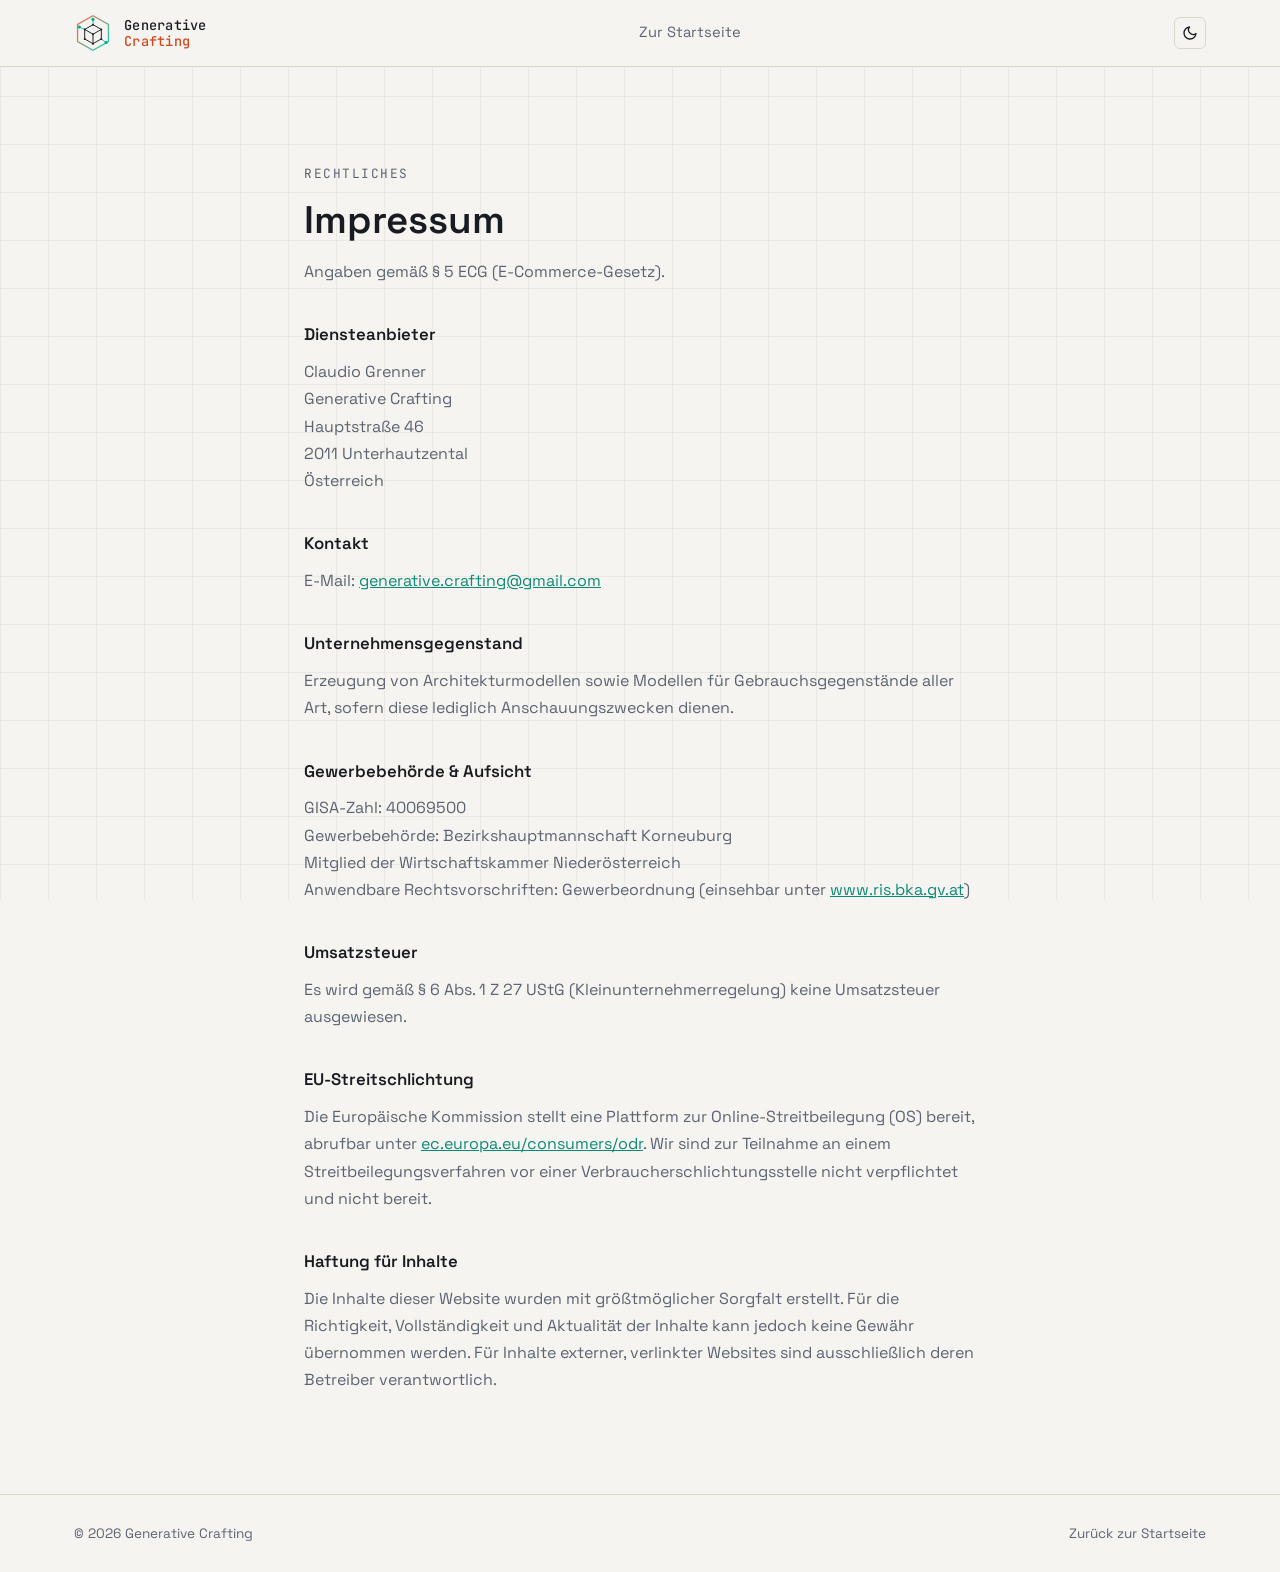
==== impressum.html @ 69aca39c "Add Impressum page, activate order form, adjust service wording Add a legally required Impressum (§ " ====
<!DOCTYPE html>
<html lang="de">
<head>
<meta charset="UTF-8">
<meta name="viewport" content="width=device-width, initial-scale=1.0">
<title>Impressum — Generative Crafting</title>
<meta name="description" content="Impressum und Anbieterkennzeichnung von Generative Crafting gemäß § 5 ECG.">
<link rel="icon" type="image/svg+xml" href="assets/img/favicon.svg">
<link rel="preconnect" href="https://fonts.googleapis.com">
<link rel="preconnect" href="https://fonts.gstatic.com" crossorigin>
<link href="https://fonts.googleapis.com/css2?family=Space+Grotesk:wght@400;500;600;700&family=JetBrains+Mono:wght@400;500;600&display=swap" rel="stylesheet">
<link rel="stylesheet" href="css/style.css">
<script>
  (function () {
    var stored = localStorage.getItem("gc-theme");
    var theme = stored || (window.matchMedia("(prefers-color-scheme: light)").matches ? "light" : "dark");
    document.documentElement.setAttribute("data-theme", theme);
  })();
</script>
</head>
<body>

<div class="grid-overlay" aria-hidden="true"></div>

<header class="site-header">
  <div class="container header-inner">
    <a href="index.html#top" class="brand">
      <svg class="brand-logo" xmlns="http://www.w3.org/2000/svg" viewBox="0 0 64 64" role="img" aria-label="Generative Crafting Logo">
        <defs>
          <linearGradient id="gcMarkGrad" x1="0%" y1="0%" x2="100%" y2="100%">
            <stop offset="0%" stop-color="#ff6a3d"/>
            <stop offset="100%" stop-color="#00d9c0"/>
          </linearGradient>
        </defs>
        <polygon points="32,3 58,17.5 58,46.5 32,61 6,46.5 6,17.5" fill="none" stroke="url(#gcMarkGrad)" stroke-width="2.2"/>
        <g fill="none" stroke="currentColor" stroke-width="1.6" stroke-linecap="round">
          <path d="M32,18 L18,26 M32,18 L46,26"/>
          <path d="M18,26 L32,34 M46,26 L32,34"/>
          <path d="M18,26 L18,42 M46,26 L46,42"/>
          <path d="M32,34 L32,50"/>
          <path d="M18,42 L32,50 M46,42 L32,50"/>
        </g>
        <g stroke="#00a893" stroke-width="1.3" stroke-linecap="round">
          <path d="M32,18 L32,9"/>
          <path d="M18,26 L9,22"/>
          <path d="M46,42 L54,48"/>
        </g>
        <g fill="currentColor">
          <circle cx="32" cy="18" r="1.6"/>
          <circle cx="18" cy="26" r="1.6"/>
          <circle cx="46" cy="26" r="1.6"/>
          <circle cx="32" cy="34" r="1.6"/>
          <circle cx="18" cy="42" r="1.6"/>
          <circle cx="46" cy="42" r="1.6"/>
          <circle cx="32" cy="50" r="1.6"/>
        </g>
        <g fill="#00a893">
          <circle cx="32" cy="9" r="2.6"/>
          <circle cx="9" cy="22" r="2.6"/>
          <circle cx="54" cy="48" r="2.6"/>
        </g>
      </svg>
      <span class="brand-name">Generative<br><span class="accent">Crafting</span></span>
    </a>

    <nav class="main-nav" id="main-nav">
      <a href="index.html#top">Zur Startseite</a>
    </nav>

    <div class="header-actions">
      <button id="theme-toggle" class="theme-toggle" type="button" aria-label="Hell/Dunkel umschalten">
        <svg class="icon-sun" viewBox="0 0 24 24" width="16" height="16" fill="none" stroke="currentColor" stroke-width="2" stroke-linecap="round"><circle cx="12" cy="12" r="4"/><path d="M12 2v2M12 20v2M4.93 4.93l1.41 1.41M17.66 17.66l1.41 1.41M2 12h2M20 12h2M4.93 19.07l1.41-1.41M17.66 6.34l1.41-1.41"/></svg>
        <svg class="icon-moon" viewBox="0 0 24 24" width="16" height="16" fill="none" stroke="currentColor" stroke-width="2" stroke-linecap="round" stroke-linejoin="round"><path d="M21 12.79A9 9 0 1 1 11.21 3 7 7 0 0 0 21 12.79Z"/></svg>
      </button>
      <button id="nav-toggle" class="nav-toggle" type="button" aria-label="Menü öffnen" aria-expanded="false" aria-controls="main-nav">
        <span></span><span></span><span></span>
      </button>
    </div>
  </div>
</header>

<main id="top">
  <section class="section legal-section">
    <div class="container legal-content">
      <p class="section-eyebrow">Rechtliches</p>
      <h1>Impressum</h1>
      <p class="section-lead">Angaben gemäß § 5 ECG (E-Commerce-Gesetz).</p>

      <h2>Diensteanbieter</h2>
      <p>
        Claudio Grenner<br>
        Generative Crafting<br>
        Hauptstraße 46<br>
        2011 Unterhautzental<br>
        Österreich
      </p>

      <h2>Kontakt</h2>
      <p>
        E-Mail: <a href="mailto:generative.crafting@gmail.com">generative.crafting@gmail.com</a>
      </p>

      <h2>Unternehmensgegenstand</h2>
      <p>
        Erzeugung von Architekturmodellen sowie Modellen für Gebrauchsgegenstände
        aller Art, sofern diese lediglich Anschauungszwecken dienen.
      </p>

      <h2>Gewerbebehörde &amp; Aufsicht</h2>
      <p>
        GISA-Zahl: 40069500<br>
        Gewerbebehörde: Bezirkshauptmannschaft Korneuburg<br>
        Mitglied der Wirtschaftskammer Niederösterreich<br>
        Anwendbare Rechtsvorschriften: Gewerbeordnung (einsehbar unter
        <a href="https://www.ris.bka.gv.at" target="_blank" rel="noopener">www.ris.bka.gv.at</a>)
      </p>

      <h2>Umsatzsteuer</h2>
      <p>
        Es wird gemäß § 6 Abs. 1 Z 27 UStG (Kleinunternehmerregelung)
        keine Umsatzsteuer ausgewiesen.
      </p>

      <h2>EU-Streitschlichtung</h2>
      <p>
        Die Europäische Kommission stellt eine Plattform zur Online-Streitbeilegung (OS)
        bereit, abrufbar unter
        <a href="https://ec.europa.eu/consumers/odr/" target="_blank" rel="noopener">ec.europa.eu/consumers/odr</a>.
        Wir sind zur Teilnahme an einem Streitbeilegungsverfahren vor einer
        Verbraucherschlichtungsstelle nicht verpflichtet und nicht bereit.
      </p>

      <h2>Haftung für Inhalte</h2>
      <p>
        Die Inhalte dieser Website wurden mit größtmöglicher Sorgfalt erstellt.
        Für die Richtigkeit, Vollständigkeit und Aktualität der Inhalte kann
        jedoch keine Gewähr übernommen werden. Für Inhalte externer, verlinkter
        Websites sind ausschließlich deren Betreiber verantwortlich.
      </p>
    </div>
  </section>
</main>

<footer class="site-footer">
  <div class="container footer-inner">
    <span>&copy; <span id="year"></span> Generative Crafting</span>
    <a href="index.html#top">Zurück zur Startseite</a>
  </div>
</footer>

<script>
  (function () {
    const themeToggle = document.getElementById("theme-toggle");
    themeToggle.addEventListener("click", () => {
      const current = document.documentElement.getAttribute("data-theme") === "light" ? "light" : "dark";
      const next = current === "light" ? "dark" : "light";
      document.documentElement.setAttribute("data-theme", next);
      localStorage.setItem("gc-theme", next);
    });

    const navToggle = document.getElementById("nav-toggle");
    const mainNav = document.getElementById("main-nav");
    navToggle.addEventListener("click", () => {
      const isOpen = mainNav.classList.toggle("open");
      navToggle.setAttribute("aria-expanded", String(isOpen));
    });

    document.getElementById("year").textContent = new Date().getFullYear();
  })();
</script>
</body>
</html>
---- css/style.css ----
/* ==========================================================================
   Generative Crafting — Stylesheet
   Technical / professional dark theme with generative line-art accents.
   ========================================================================== */

:root {
  /* Dark theme (default) */
  --bg: #0a0e14;
  --bg-alt: #0e131c;
  --surface: #131a24;
  --surface-border: #232c3a;
  --text: #e8edf4;
  --text-muted: #93a1b5;
  --accent: #ff6a3d;
  --accent-2: #00d9c0;
  --header-bg: rgba(10, 14, 20, 0.85);
  --grid-line: rgba(255, 255, 255, 0.03);

  --brand-orange: #ff6a3d;
  --brand-teal: #00d9c0;
  --accent-grad: linear-gradient(135deg, var(--brand-orange), var(--brand-teal));
  --font-body: 'Space Grotesk', system-ui, -apple-system, Segoe UI, sans-serif;
  --font-mono: 'JetBrains Mono', 'SFMono-Regular', Consolas, monospace;
  --radius: 10px;
  --max-width: 1180px;
}

@media (prefers-color-scheme: light) {
  :root:not([data-theme="dark"]) {
    --bg: #f6f4f0;
    --bg-alt: #edeae2;
    --surface: #ffffff;
    --surface-border: #ddd6c9;
    --text: #181b21;
    --text-muted: #5c6472;
    --accent: #cf4a1f;
    --accent-2: #0b8a76;
    --header-bg: rgba(246, 244, 240, 0.85);
    --grid-line: rgba(0, 0, 0, 0.045);
  }
}

:root[data-theme="light"] {
  --bg: #f6f4f0;
  --bg-alt: #edeae2;
  --surface: #ffffff;
  --surface-border: #ddd6c9;
  --text: #181b21;
  --text-muted: #5c6472;
  --accent: #cf4a1f;
  --accent-2: #0b8a76;
  --header-bg: rgba(246, 244, 240, 0.85);
  --grid-line: rgba(0, 0, 0, 0.045);
}

* { box-sizing: border-box; }

html { scroll-behavior: smooth; }

body {
  margin: 0;
  background: var(--bg);
  color: var(--text);
  font-family: var(--font-body);
  line-height: 1.6;
  -webkit-font-smoothing: antialiased;
  transition: background-color 0.2s ease, color 0.2s ease;
}

@media (prefers-reduced-motion: reduce) {
  body { transition: none; }
}

img { max-width: 100%; display: block; }

a { color: inherit; text-decoration: none; }

.container {
  max-width: var(--max-width);
  margin: 0 auto;
  padding: 0 24px;
}

.accent { color: var(--accent); }

/* Background grid overlay */
.grid-overlay {
  position: fixed;
  inset: 0;
  pointer-events: none;
  z-index: 0;
  background-image:
    linear-gradient(to right, var(--grid-line) 1px, transparent 1px),
    linear-gradient(to bottom, var(--grid-line) 1px, transparent 1px);
  background-size: 48px 48px;
}

/* ---------- Header ---------- */
.site-header {
  position: sticky;
  top: 0;
  z-index: 50;
  background: var(--header-bg);
  backdrop-filter: blur(10px);
  border-bottom: 1px solid var(--surface-border);
  transition: background-color 0.2s ease, border-color 0.2s ease;
}

.header-inner {
  display: flex;
  align-items: center;
  justify-content: space-between;
  padding-top: 14px;
  padding-bottom: 14px;
}

.brand {
  display: flex;
  align-items: center;
  gap: 12px;
}

.brand-logo { width: 38px; height: 38px; }

.brand-name {
  font-family: var(--font-mono);
  font-size: 0.85rem;
  line-height: 1.2;
  letter-spacing: 0.02em;
  font-weight: 500;
}

.main-nav {
  display: flex;
  gap: 28px;
}

.main-nav a {
  font-size: 0.92rem;
  color: var(--text-muted);
  transition: color 0.2s ease;
  white-space: nowrap;
}

.main-nav a:hover { color: var(--text); }

.header-actions {
  display: flex;
  align-items: center;
  gap: 16px;
}

.lang-toggle {
  background: none;
  border: 1px solid var(--surface-border);
  color: var(--text-muted);
  font-family: var(--font-mono);
  font-size: 0.78rem;
  padding: 6px 10px;
  border-radius: 6px;
  cursor: pointer;
}
.lang-toggle .lang-current { color: var(--text); font-weight: 600; }

.theme-toggle {
  display: flex;
  align-items: center;
  justify-content: center;
  background: none;
  border: 1px solid var(--surface-border);
  color: var(--text);
  width: 32px;
  height: 32px;
  padding: 0;
  border-radius: 6px;
  cursor: pointer;
}
.theme-toggle svg { width: 16px; height: 16px; }
.theme-toggle .icon-moon { display: none; }
:root[data-theme="light"] .theme-toggle .icon-sun { display: none; }
:root[data-theme="light"] .theme-toggle .icon-moon { display: block; }

.nav-toggle {
  display: none;
  flex-direction: column;
  gap: 4px;
  background: none;
  border: none;
  cursor: pointer;
  padding: 6px;
}
.nav-toggle span {
  width: 22px;
  height: 2px;
  background: var(--text);
  display: block;
}

/* ---------- Hero ---------- */
.hero {
  position: relative;
  padding: 120px 0 100px;
  overflow: hidden;
}

.hero-inner { position: relative; z-index: 1; max-width: 640px; }

.eyebrow, .section-eyebrow {
  font-family: var(--font-mono);
  font-size: 0.8rem;
  text-transform: uppercase;
  letter-spacing: 0.12em;
  color: var(--accent-2);
  margin-bottom: 14px;
}

.hero h1 {
  font-size: clamp(2.2rem, 5vw, 3.4rem);
  line-height: 1.15;
  margin: 0 0 22px;
  font-weight: 600;
}

.hero-sub {
  color: var(--text-muted);
  font-size: 1.05rem;
  margin-bottom: 34px;
  max-width: 520px;
}

.hero-cta { display: flex; gap: 16px; flex-wrap: wrap; }

.hero-visual {
  position: absolute;
  right: -60px;
  top: 50%;
  transform: translateY(-50%);
  width: 460px;
  height: 460px;
  color: var(--accent-2);
  opacity: 0.5;
  z-index: 0;
}

.hero-mesh { width: 100%; height: 100%; animation: rotate 40s linear infinite; }

@keyframes rotate {
  from { transform: rotate(0deg); }
  to { transform: rotate(360deg); }
}

/* ---------- Buttons ---------- */
.btn {
  display: inline-block;
  padding: 13px 26px;
  border-radius: 6px;
  font-size: 0.95rem;
  font-weight: 500;
  cursor: pointer;
  border: 1px solid transparent;
  transition: transform 0.15s ease, opacity 0.15s ease;
}
.btn:hover { transform: translateY(-1px); }

.btn-primary {
  background: var(--accent-grad);
  color: #0a0e14;
  font-weight: 600;
}
.btn-primary:hover { opacity: 0.92; }

.btn-outline {
  border-color: var(--surface-border);
  color: var(--text);
}
.btn-outline:hover { border-color: var(--accent-2); }

/* ---------- Capabilities strip ---------- */
.capabilities {
  border-top: 1px solid var(--surface-border);
  border-bottom: 1px solid var(--surface-border);
  background: var(--bg-alt);
}

.capabilities-grid {
  display: grid;
  grid-template-columns: repeat(4, 1fr);
  gap: 24px;
  padding: 36px 24px;
}

.cap-item { display: flex; flex-direction: column; gap: 6px; text-align: center; }

.cap-value {
  font-family: var(--font-mono);
  font-size: 1.15rem;
  color: var(--accent);
  font-weight: 600;
}

.cap-label { font-size: 0.82rem; color: var(--text-muted); }

/* ---------- Sections ---------- */
.section { padding: 96px 0; position: relative; z-index: 1; }
.section-alt { background: var(--bg-alt); }

.section h2 {
  font-size: clamp(1.7rem, 3.5vw, 2.3rem);
  margin: 0 0 16px;
  font-weight: 600;
}

.section-lead {
  color: var(--text-muted);
  max-width: 640px;
  margin-bottom: 48px;
}

/* ---------- Portfolio ---------- */
.portfolio-grid {
  display: grid;
  grid-template-columns: repeat(auto-fit, minmax(280px, 1fr));
  gap: 28px;
}

.portfolio-card {
  background: var(--surface);
  border: 1px solid var(--surface-border);
  border-radius: var(--radius);
  padding: 18px;
  transition: border-color 0.2s ease, transform 0.2s ease;
}
.portfolio-card:hover { border-color: var(--accent-2); transform: translateY(-3px); }

.portfolio-card h3 { margin: 4px 0 8px; font-size: 1.08rem; }
.portfolio-card p { color: var(--text-muted); font-size: 0.92rem; margin: 8px 0 0; }

.portfolio-thumb {
  aspect-ratio: 4 / 3;
  border-radius: 6px;
  border: 1px dashed var(--surface-border);
  display: flex;
  align-items: center;
  justify-content: center;
  margin-bottom: 14px;
  position: relative;
  overflow: hidden;
}

.portfolio-thumb img {
  width: 100%;
  height: 100%;
  object-fit: cover;
}

.thumb-badge {
  font-family: var(--font-mono);
  font-size: 0.72rem;
  color: rgba(255,255,255,0.7);
  background: rgba(0,0,0,0.35);
  padding: 4px 10px;
  border-radius: 20px;
  z-index: 1;
}

.thumb-1 { background: linear-gradient(135deg, #ff6a3d33, var(--surface)); }
.thumb-2 { background: linear-gradient(135deg, #00d9c033, var(--surface)); }
.thumb-3 { background: linear-gradient(135deg, #8b5cf633, var(--surface)); }
.thumb-4 { background: linear-gradient(135deg, #f4c14033, var(--surface)); }
.thumb-5 { background: linear-gradient(135deg, #ff6a3d33, #00d9c022); }
.thumb-6 { background: linear-gradient(135deg, #00d9c033, #8b5cf622); }

.tag-row { display: flex; gap: 8px; flex-wrap: wrap; margin: 0; }

.tag {
  font-family: var(--font-mono);
  font-size: 0.72rem;
  background: rgba(255,255,255,0.06);
  border: 1px solid var(--surface-border);
  color: var(--text-muted);
  padding: 3px 8px;
  border-radius: 20px;
}

/* ---------- Process ---------- */
.process-list {
  list-style: none;
  margin: 0;
  padding: 0;
  display: grid;
  grid-template-columns: repeat(auto-fit, minmax(220px, 1fr));
  gap: 32px;
}

.process-list li { position: relative; padding-left: 4px; }

.process-num {
  display: block;
  font-family: var(--font-mono);
  font-size: 0.85rem;
  color: var(--accent);
  margin-bottom: 10px;
}

.process-list h3 { font-size: 1.05rem; margin: 0 0 8px; }
.process-list p { color: var(--text-muted); font-size: 0.92rem; margin: 0; }

/* ---------- About ---------- */
.about-grid {
  display: grid;
  grid-template-columns: 1.3fr 1fr;
  gap: 56px;
  align-items: center;
}

.about-facts {
  list-style: none;
  padding: 0;
  margin: 28px 0 0;
  display: flex;
  flex-direction: column;
  gap: 10px;
  font-size: 0.92rem;
}
.about-facts strong { color: var(--text-muted); font-weight: 500; margin-right: 8px; }

.about-visual { color: var(--accent-2); opacity: 0.5; }
.about-mesh { width: 100%; height: auto; }

/* ---------- Order form ---------- */
.order-form {
  max-width: 640px;
  display: flex;
  flex-direction: column;
  gap: 20px;
}

.form-row {
  display: grid;
  grid-template-columns: 1fr 1fr;
  gap: 20px;
}

.form-field { display: flex; flex-direction: column; gap: 8px; }

.form-field label {
  font-size: 0.85rem;
  color: var(--text-muted);
}

.form-field input,
.form-field select,
.form-field textarea {
  background: var(--surface);
  border: 1px solid var(--surface-border);
  border-radius: 6px;
  padding: 11px 14px;
  color: var(--text);
  font-family: var(--font-body);
  font-size: 0.95rem;
}

.form-field input:focus,
.form-field select:focus,
.form-field textarea:focus {
  outline: none;
  border-color: var(--accent-2);
}

.order-form .btn { align-self: flex-start; }

.form-status { font-size: 0.9rem; min-height: 1.2em; }
.form-status.success { color: var(--accent-2); }
.form-status.error { color: var(--accent); }

.form-note {
  font-size: 0.78rem;
  color: var(--text-muted);
  opacity: 0.7;
  font-family: var(--font-mono);
}

/* ---------- Contact ---------- */
.contact-list {
  list-style: none;
  padding: 0;
  margin: 24px 0 0;
  display: flex;
  flex-direction: column;
  gap: 16px;
}
.contact-list li { display: flex; flex-direction: column; gap: 4px; }
.contact-label {
  font-family: var(--font-mono);
  font-size: 0.78rem;
  color: var(--text-muted);
  text-transform: uppercase;
  letter-spacing: 0.08em;
}
.contact-list a { color: var(--accent-2); }
.placeholder-text { color: var(--text-muted); font-style: italic; }

/* ---------- Footer ---------- */
.site-footer {
  border-top: 1px solid var(--surface-border);
  padding: 28px 0;
}
.footer-inner {
  display: flex;
  justify-content: space-between;
  flex-wrap: wrap;
  gap: 8px 20px;
  font-size: 0.85rem;
  color: var(--text-muted);
}
.footer-inner a:hover { color: var(--text); }

/* ---------- Legal (Impressum) ---------- */
.legal-content { max-width: 720px; }
.legal-content h1 {
  font-size: clamp(1.8rem, 4vw, 2.4rem);
  margin: 0 0 8px;
  font-weight: 600;
}
.legal-content h2 {
  font-size: 1.05rem;
  margin: 36px 0 10px;
  font-weight: 600;
}
.legal-content p {
  color: var(--text-muted);
  line-height: 1.7;
  margin: 0 0 4px;
}
.legal-content a { color: var(--accent-2); text-decoration: underline; }

/* ---------- Responsive ---------- */
@media (max-width: 860px) {
  .about-grid { grid-template-columns: 1fr; }
  .about-visual { max-width: 220px; margin: 0 auto; }
  .capabilities-grid { grid-template-columns: repeat(2, 1fr); }
}

@media (max-width: 720px) {
  .main-nav {
    position: fixed;
    top: 66px;
    left: 0;
    right: 0;
    background: var(--bg);
    border-bottom: 1px solid var(--surface-border);
    flex-direction: column;
    padding: 20px 24px 28px;
    gap: 18px;
    transform: translateY(-120%);
    opacity: 0;
    transition: transform 0.25s ease, opacity 0.25s ease;
  }
  .main-nav.open { transform: translateY(0); opacity: 1; }
  .nav-toggle { display: flex; }
  .hero-visual { display: none; }
  .hero { padding: 80px 0 60px; }
  .form-row { grid-template-columns: 1fr; }
  .capabilities-grid { grid-template-columns: 1fr 1fr; }
}
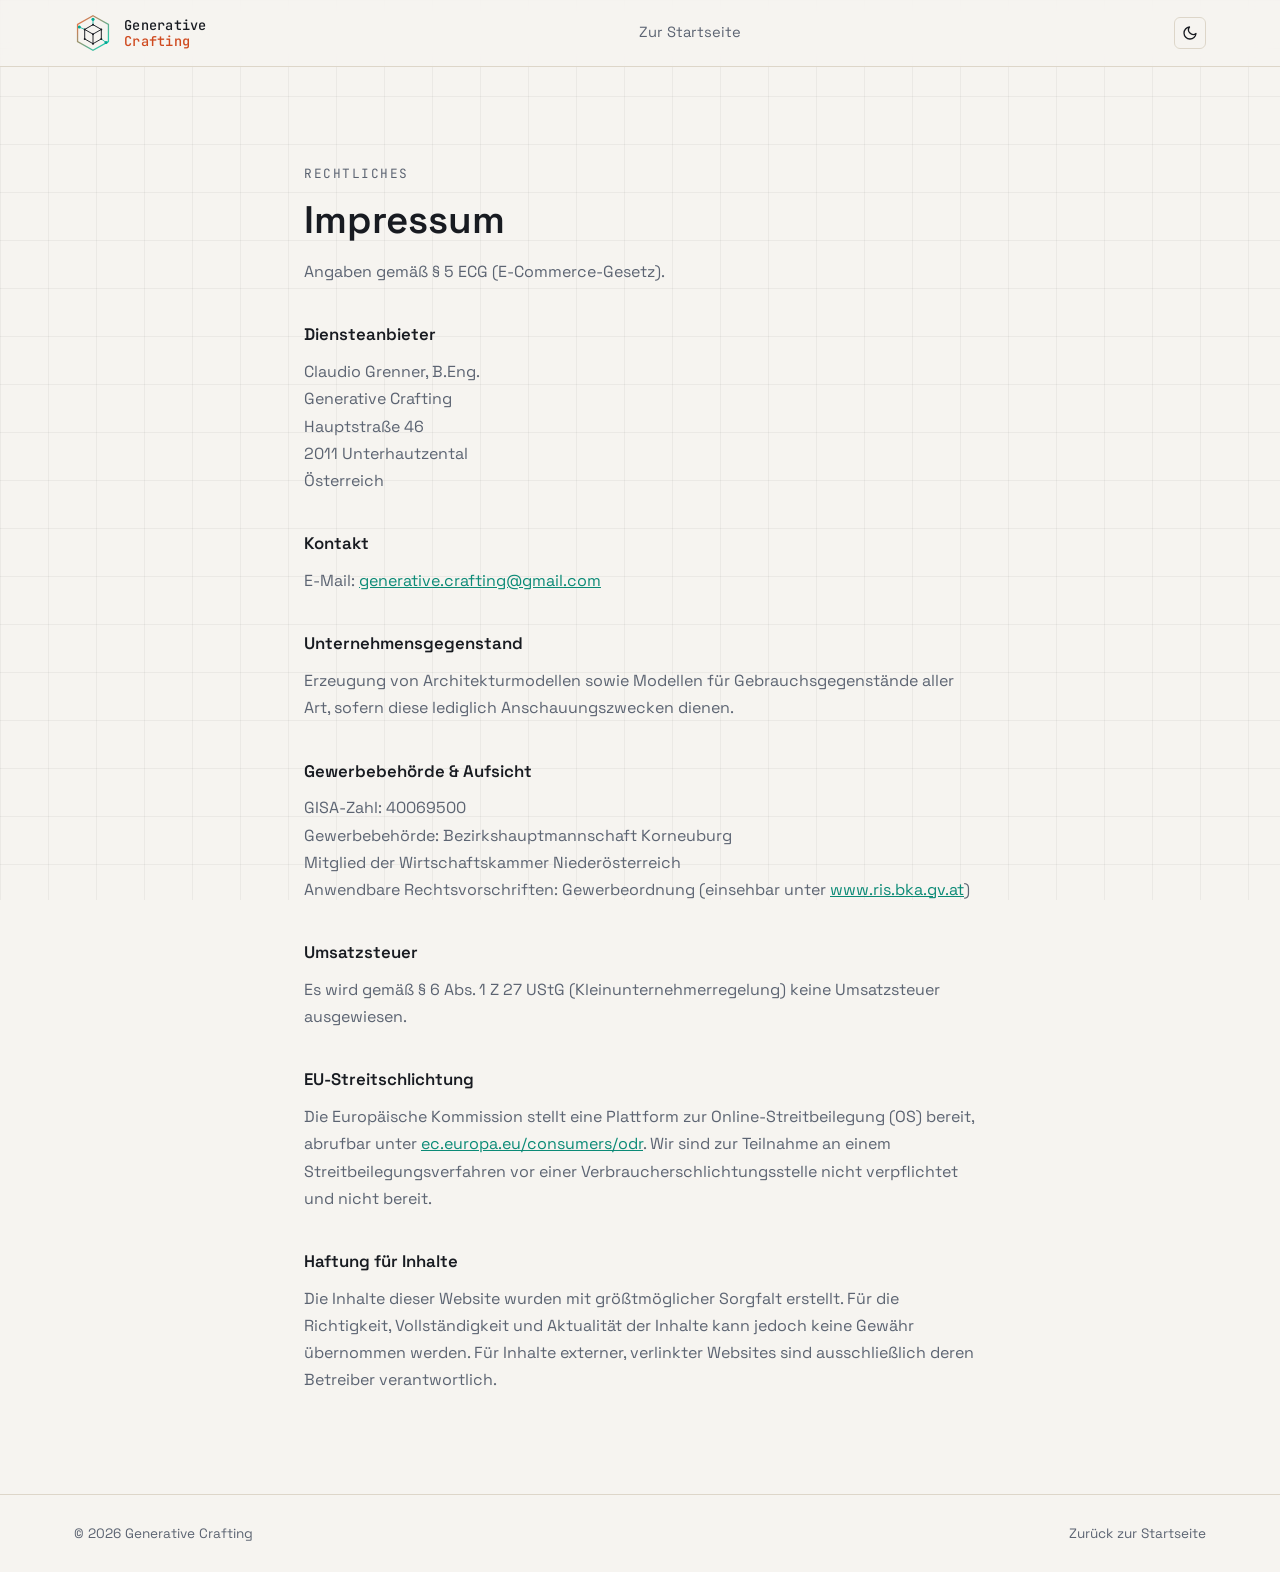
==== commit e17c8283: "Add B.Eng. title to Impressum Co-Authored-By: Claude Sonnet 5 <noreply@anthropic.com> Claude-Session" ====
--- a/impressum.html
+++ b/impressum.html
@@ -5,6 +5,7 @@
 <meta name="viewport" content="width=device-width, initial-scale=1.0">
 <title>Impressum — Generative Crafting</title>
 <meta name="description" content="Impressum und Anbieterkennzeichnung von Generative Crafting gemäß § 5 ECG.">
+<link rel="canonical" href="https://generative-crafting.at/impressum.html">
 <link rel="icon" type="image/svg+xml" href="assets/img/favicon.svg">
 <link rel="preconnect" href="https://fonts.googleapis.com">
 <link rel="preconnect" href="https://fonts.gstatic.com" crossorigin>
@@ -88,7 +89,7 @@
 
       <h2>Diensteanbieter</h2>
       <p>
-        Claudio Grenner<br>
+        Claudio Grenner, B.Eng.<br>
         Generative Crafting<br>
         Hauptstraße 46<br>
         2011 Unterhautzental<br>
--- a/css/style.css
+++ b/css/style.css
@@ -316,6 +316,11 @@
   margin-bottom: 48px;
 }
 
+#portfolio .section-lead {
+  max-width: none;
+  white-space: nowrap;
+}
+
 /* ---------- Portfolio ---------- */
 .portfolio-grid {
   display: grid;
@@ -411,6 +416,11 @@
   grid-template-columns: 1.3fr 1fr;
   gap: 56px;
   align-items: center;
+}
+
+.about-tagline {
+  font-weight: 600;
+  margin: 0 0 18px;
 }
 
 .about-facts {
@@ -562,4 +572,5 @@
   .hero { padding: 80px 0 60px; }
   .form-row { grid-template-columns: 1fr; }
   .capabilities-grid { grid-template-columns: 1fr 1fr; }
-}
+  #portfolio .section-lead { white-space: normal; }
+}
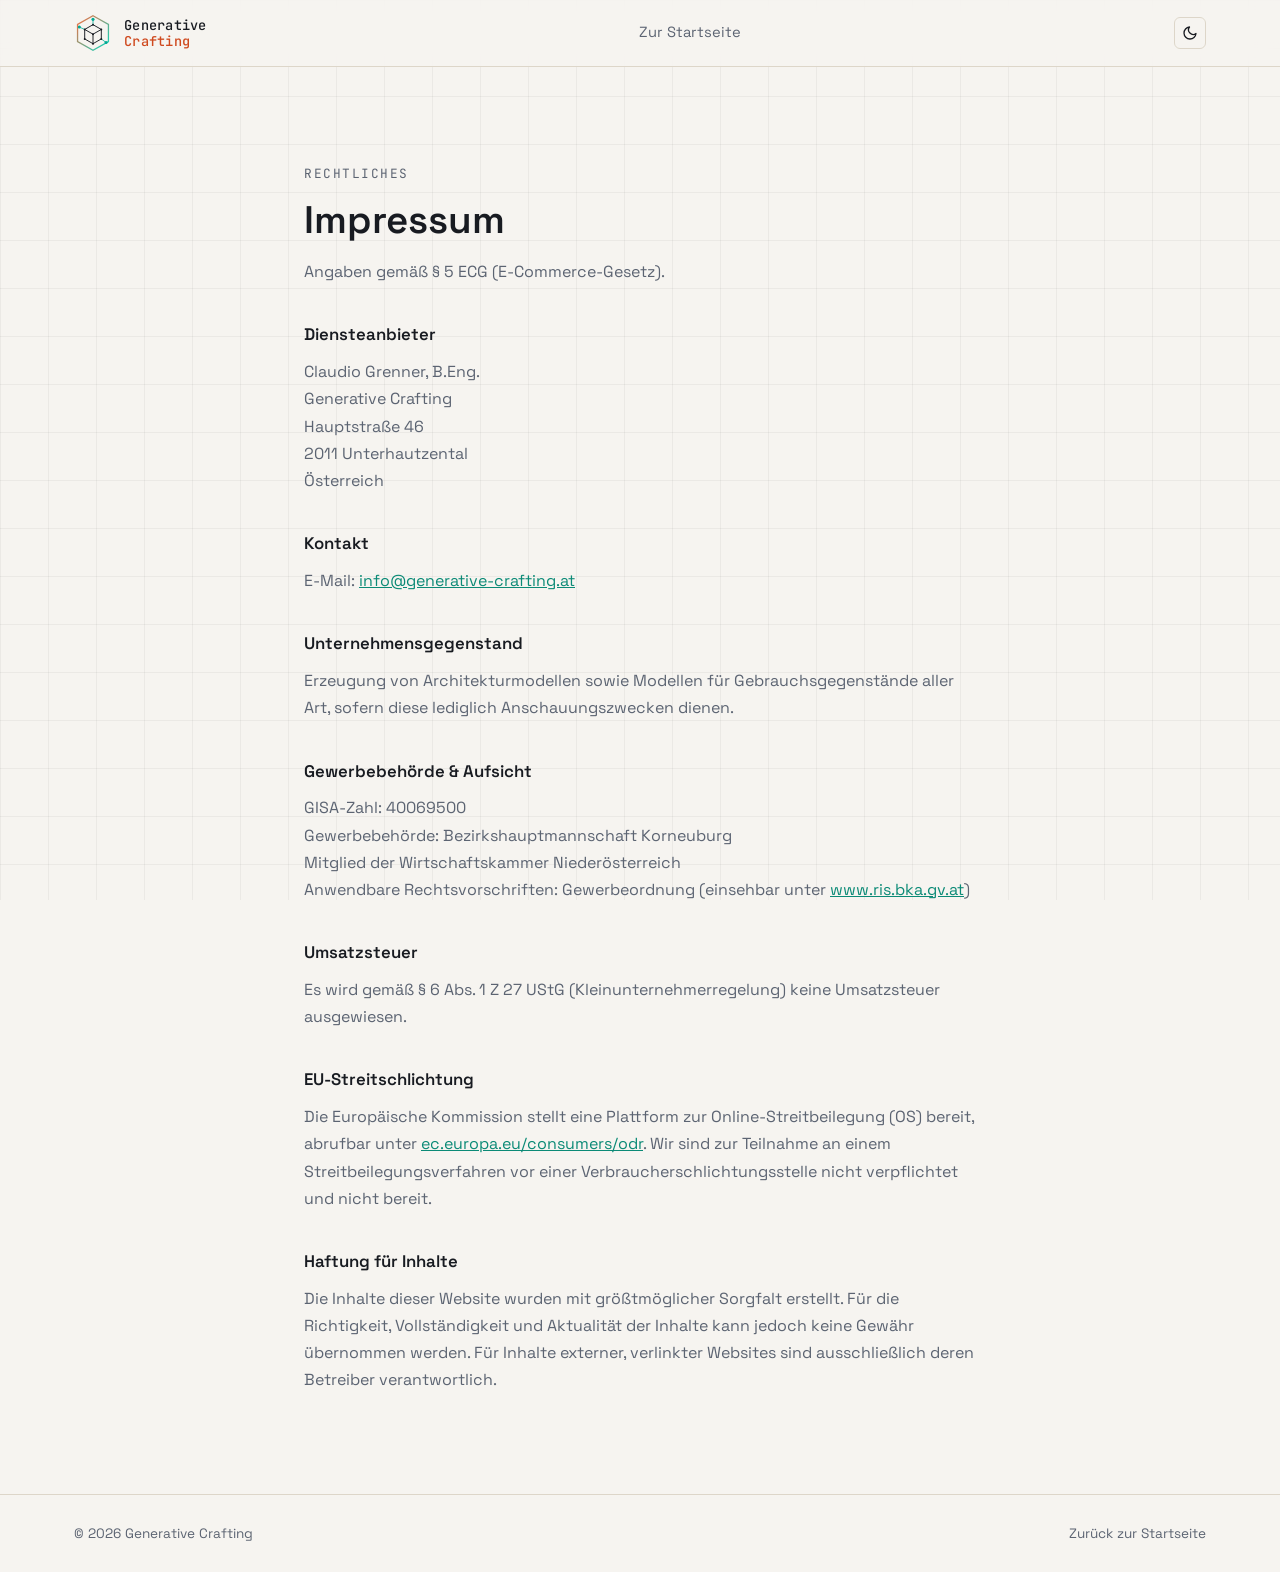
==== commit 87bef605: "Replace contact email with info@generative-crafting.at Co-Authored-By: Claude Sonnet 5 <noreply@anth" ====
--- a/impressum.html
+++ b/impressum.html
@@ -98,7 +98,7 @@
 
       <h2>Kontakt</h2>
       <p>
-        E-Mail: <a href="mailto:generative.crafting@gmail.com">generative.crafting@gmail.com</a>
+        E-Mail: <a href="mailto:info@generative-crafting.at">info@generative-crafting.at</a>
       </p>
 
       <h2>Unternehmensgegenstand</h2>
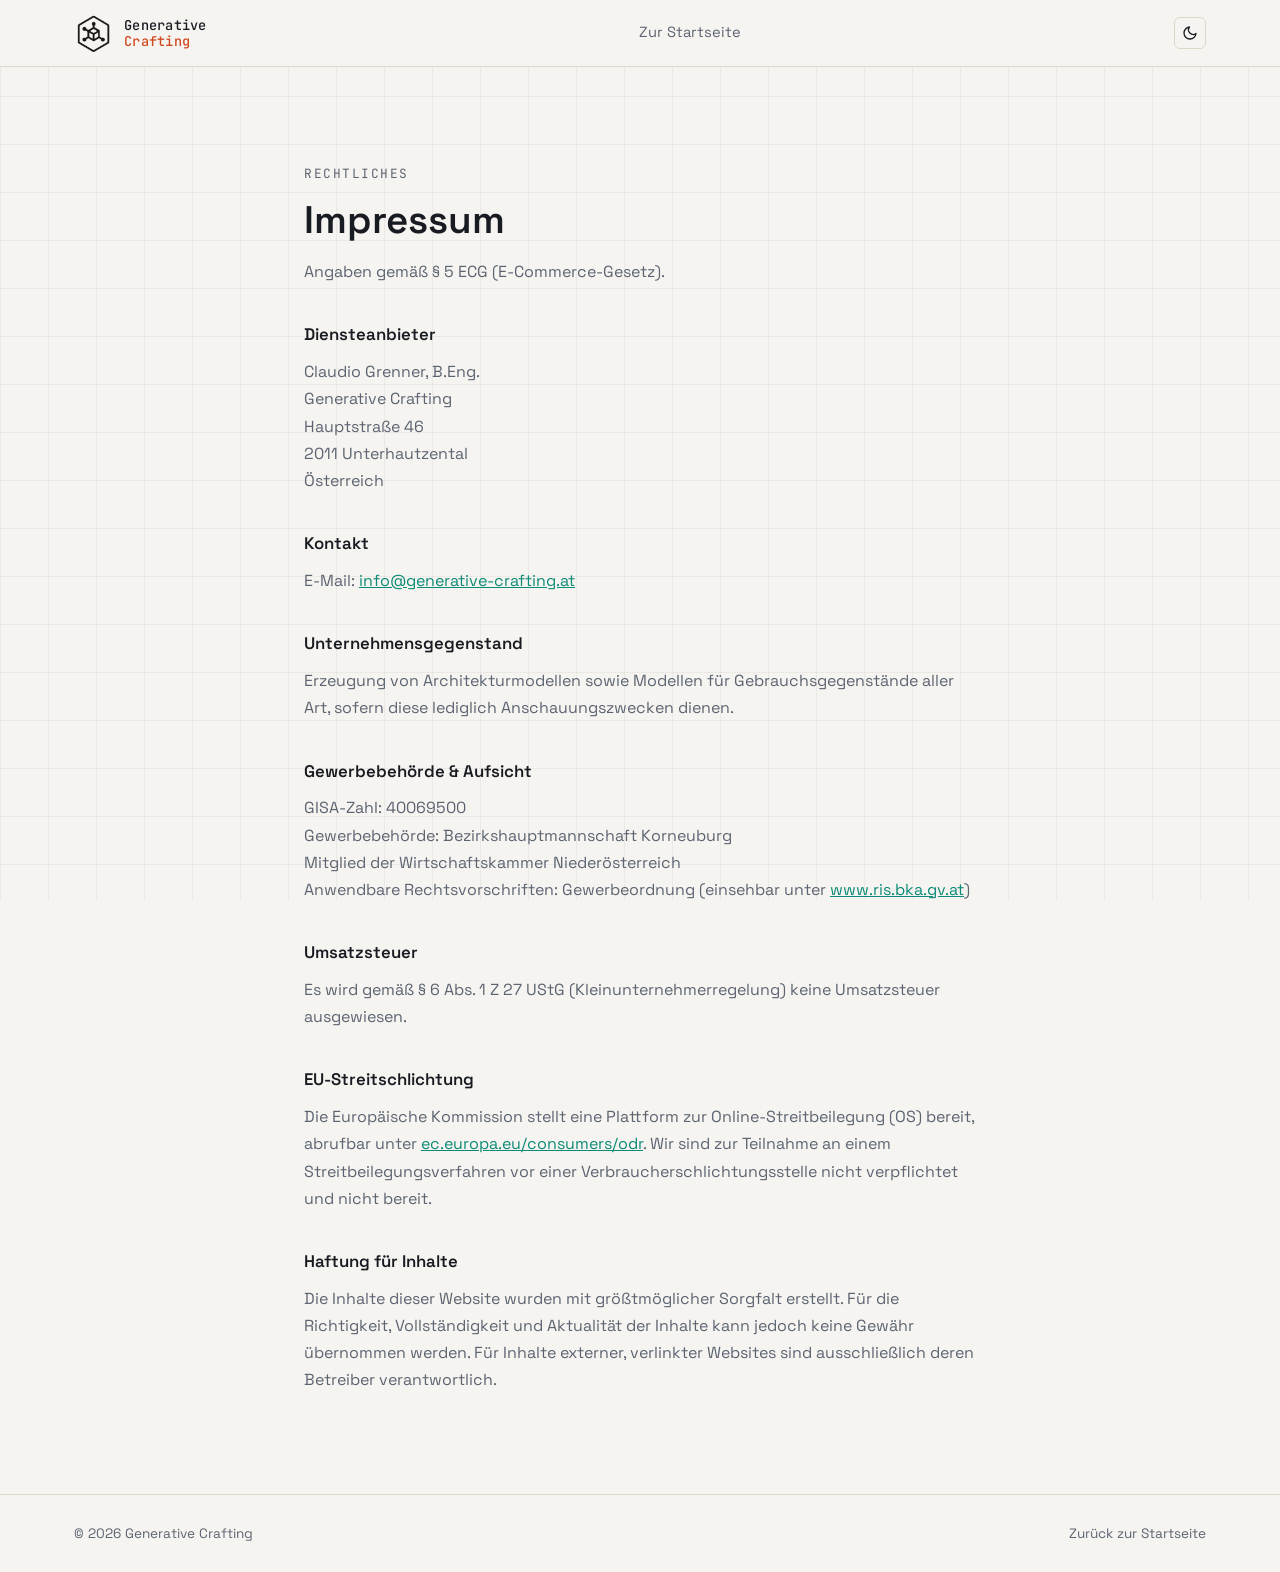
==== commit 2c267a21: "Use real logo in the header, theme-adaptive via CSS invert Replace the hand-recreated inline SVG in " ====
--- a/impressum.html
+++ b/impressum.html
@@ -6,7 +6,9 @@
 <title>Impressum — Generative Crafting</title>
 <meta name="description" content="Impressum und Anbieterkennzeichnung von Generative Crafting gemäß § 5 ECG.">
 <link rel="canonical" href="https://generative-crafting.at/impressum.html">
-<link rel="icon" type="image/svg+xml" href="assets/img/favicon.svg">
+<link rel="icon" type="image/png" sizes="32x32" href="assets/img/favicon-32.png">
+<link rel="icon" type="image/png" sizes="16x16" href="assets/img/favicon-16.png">
+<link rel="apple-touch-icon" sizes="180x180" href="assets/img/apple-touch-icon.png">
 <link rel="preconnect" href="https://fonts.googleapis.com">
 <link rel="preconnect" href="https://fonts.gstatic.com" crossorigin>
 <link href="https://fonts.googleapis.com/css2?family=Space+Grotesk:wght@400;500;600;700&family=JetBrains+Mono:wght@400;500;600&display=swap" rel="stylesheet">
@@ -26,41 +28,7 @@
 <header class="site-header">
   <div class="container header-inner">
     <a href="index.html#top" class="brand">
-      <svg class="brand-logo" xmlns="http://www.w3.org/2000/svg" viewBox="0 0 64 64" role="img" aria-label="Generative Crafting Logo">
-        <defs>
-          <linearGradient id="gcMarkGrad" x1="0%" y1="0%" x2="100%" y2="100%">
-            <stop offset="0%" stop-color="#ff6a3d"/>
-            <stop offset="100%" stop-color="#00d9c0"/>
-          </linearGradient>
-        </defs>
-        <polygon points="32,3 58,17.5 58,46.5 32,61 6,46.5 6,17.5" fill="none" stroke="url(#gcMarkGrad)" stroke-width="2.2"/>
-        <g fill="none" stroke="currentColor" stroke-width="1.6" stroke-linecap="round">
-          <path d="M32,18 L18,26 M32,18 L46,26"/>
-          <path d="M18,26 L32,34 M46,26 L32,34"/>
-          <path d="M18,26 L18,42 M46,26 L46,42"/>
-          <path d="M32,34 L32,50"/>
-          <path d="M18,42 L32,50 M46,42 L32,50"/>
-        </g>
-        <g stroke="#00a893" stroke-width="1.3" stroke-linecap="round">
-          <path d="M32,18 L32,9"/>
-          <path d="M18,26 L9,22"/>
-          <path d="M46,42 L54,48"/>
-        </g>
-        <g fill="currentColor">
-          <circle cx="32" cy="18" r="1.6"/>
-          <circle cx="18" cy="26" r="1.6"/>
-          <circle cx="46" cy="26" r="1.6"/>
-          <circle cx="32" cy="34" r="1.6"/>
-          <circle cx="18" cy="42" r="1.6"/>
-          <circle cx="46" cy="42" r="1.6"/>
-          <circle cx="32" cy="50" r="1.6"/>
-        </g>
-        <g fill="#00a893">
-          <circle cx="32" cy="9" r="2.6"/>
-          <circle cx="9" cy="22" r="2.6"/>
-          <circle cx="54" cy="48" r="2.6"/>
-        </g>
-      </svg>
+      <img src="assets/img/logo-icon.png" alt="Generative Crafting Logo" class="brand-logo">
       <span class="brand-name">Generative<br><span class="accent">Crafting</span></span>
     </a>
 
--- a/css/style.css
+++ b/css/style.css
@@ -120,7 +120,18 @@
   gap: 12px;
 }
 
-.brand-logo { width: 38px; height: 38px; }
+.brand-logo {
+  width: 38px;
+  height: 38px;
+  object-fit: contain;
+  transition: filter 0.2s ease;
+}
+
+/* The logo artwork is black-on-transparent; invert it to white for dark backgrounds */
+@media (prefers-color-scheme: dark) {
+  :root:not([data-theme="light"]) .brand-logo { filter: invert(1); }
+}
+:root[data-theme="dark"] .brand-logo { filter: invert(1); }
 
 .brand-name {
   font-family: var(--font-mono);
